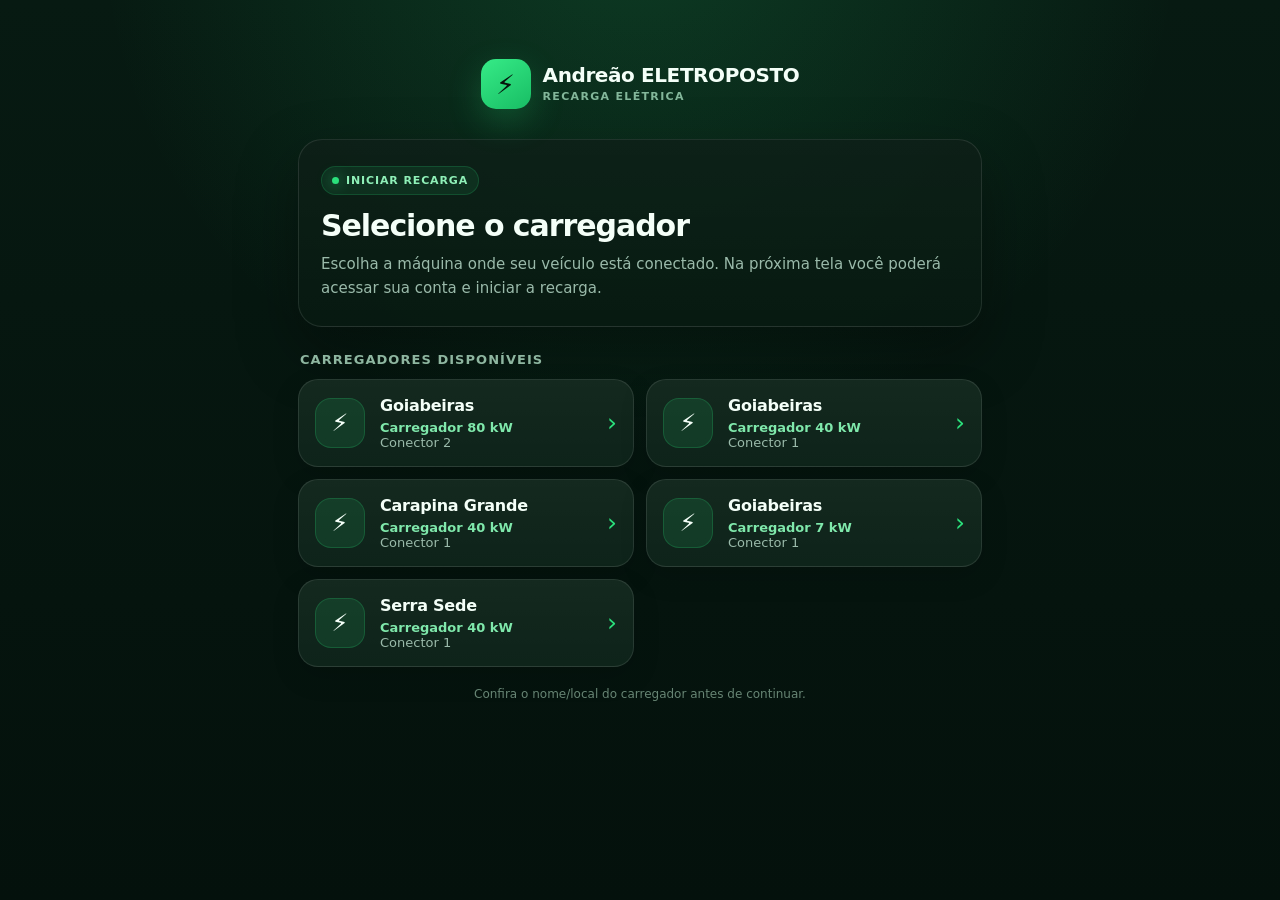
==== index.html @ 2e300a32 "Adiciona carregador 7kW Goiabeiras à frontpage" ====
<!doctype html>
<html lang="pt-BR">
<head>
  <meta charset="utf-8">
  <meta name="viewport" content="width=device-width, initial-scale=1, viewport-fit=cover">
  <meta name="theme-color" content="#06150f">
  <meta name="description" content="Andreão ELETROPOSTO - selecione o carregador para iniciar sua recarga.">
  <title>Andreão ELETROPOSTO</title>

  <style>
    :root{
      --bg:#04110c;
      --bg2:#071a12;
      --card:#0b2117;
      --card2:#0f2b1e;
      --line:rgba(255,255,255,.10);
      --text:#f4fff8;
      --muted:#9abaaa;
      --green:#2bdf7b;
      --green2:#18bd64;
      --greenSoft:rgba(43,223,123,.12);
      --shadow:0 24px 60px rgba(0,0,0,.34);
    }

    *{
      box-sizing:border-box;
    }

    html{
      background:var(--bg);
    }

    body{
      margin:0;
      min-height:100vh;
      color:var(--text);
      font-family:Inter,system-ui,-apple-system,BlinkMacSystemFont,"Segoe UI",Roboto,Arial,sans-serif;
      background:
        radial-gradient(circle at 50% -10%, rgba(43,223,123,.17), transparent 34rem),
        linear-gradient(180deg,var(--bg2),var(--bg));
    }

    button{
      font:inherit;
    }

    .page{
      width:min(720px,100%);
      margin:0 auto;
      padding:28px 18px calc(42px + env(safe-area-inset-bottom));
    }

    .brand{
      display:flex;
      align-items:center;
      justify-content:center;
      gap:12px;
      margin:4px 0 30px;
    }

    .brandIcon{
      width:50px;
      height:50px;
      border-radius:15px;
      display:grid;
      place-items:center;
      flex:0 0 auto;
      font-size:27px;
      color:#06130c;
      background:linear-gradient(145deg,#36eb87,#18bd64);
      box-shadow:0 12px 34px rgba(43,223,123,.24);
    }

    .brandText{
      line-height:1.05;
    }

    .brandTitle{
      margin:0;
      font-size:20px;
      font-weight:900;
      letter-spacing:-.02em;
    }

    .brandSub{
      margin:5px 0 0;
      font-size:11px;
      font-weight:800;
      letter-spacing:.12em;
      color:#83b79a;
      text-transform:uppercase;
    }

    .hero{
      padding:26px 22px;
      border:1px solid var(--line);
      border-radius:24px;
      background:
        linear-gradient(180deg,rgba(255,255,255,.035),rgba(255,255,255,.012)),
        rgba(4,22,14,.82);
      box-shadow:var(--shadow);
    }

    .heroBadge{
      display:inline-flex;
      align-items:center;
      gap:7px;
      padding:7px 10px;
      border-radius:999px;
      font-size:11px;
      font-weight:900;
      letter-spacing:.08em;
      text-transform:uppercase;
      color:#8ff0b8;
      background:rgba(43,223,123,.09);
      border:1px solid rgba(43,223,123,.18);
      margin-bottom:15px;
    }

    .dot{
      width:7px;
      height:7px;
      border-radius:50%;
      background:var(--green);
      box-shadow:0 0 14px rgba(43,223,123,.8);
    }

    h1{
      margin:0;
      font-size:30px;
      line-height:1.08;
      letter-spacing:-.035em;
    }

    .hero p{
      margin:11px 0 0;
      color:var(--muted);
      font-size:15px;
      line-height:1.55;
    }

    .sectionTitle{
      margin:25px 2px 12px;
      font-size:13px;
      font-weight:900;
      letter-spacing:.08em;
      text-transform:uppercase;
      color:#8eb6a0;
    }

    .list{
      display:grid;
      gap:12px;
    }

    .charger{
      width:100%;
      min-height:86px;
      display:flex;
      align-items:center;
      gap:15px;
      padding:16px;
      border:1px solid var(--line);
      border-radius:20px;
      color:var(--text);
      text-align:left;
      cursor:pointer;
      background:
        linear-gradient(180deg,rgba(255,255,255,.035),rgba(255,255,255,.01)),
        var(--card);
      box-shadow:0 10px 28px rgba(0,0,0,.13);
      transition:transform .14s ease,border-color .14s ease,background .14s ease;
      -webkit-tap-highlight-color:transparent;
    }

    .charger:hover{
      border-color:rgba(43,223,123,.32);
      background:
        linear-gradient(180deg,rgba(43,223,123,.055),rgba(255,255,255,.01)),
        var(--card);
    }

    .charger:active{
      transform:scale(.985);
    }

    .chargerIcon{
      width:50px;
      height:50px;
      border-radius:16px;
      display:grid;
      place-items:center;
      flex:0 0 auto;
      background:var(--greenSoft);
      border:1px solid rgba(43,223,123,.20);
      font-size:24px;
    }

    .chargerInfo{
      min-width:0;
      flex:1;
    }

    .chargerInfo strong{
      display:block;
      margin:0 0 5px;
      font-size:16px;
      font-weight:900;
      letter-spacing:-.015em;
    }

    .chargerInfo span{
      display:block;
      color:var(--muted);
      font-size:13px;
    }

    .power{
      color:#7fe8ab !important;
      font-weight:800;
    }

    .arrow{
      font-size:25px;
      line-height:1;
      color:var(--green);
      padding-left:4px;
    }

    .help{
      margin:18px 4px 0;
      text-align:center;
      color:#678574;
      font-size:12px;
      line-height:1.55;
    }

    .overlay{
      position:fixed;
      inset:0;
      z-index:50;
      display:none;
      align-items:flex-end;
      justify-content:center;
      padding:16px;
      background:rgba(0,0,0,.72);
      backdrop-filter:blur(7px);
      -webkit-backdrop-filter:blur(7px);
    }

    .overlay.open{
      display:flex;
    }

    .sheet{
      width:min(560px,100%);
      padding:22px;
      border:1px solid var(--line);
      border-radius:25px;
      background:#0a1d14;
      box-shadow:0 28px 80px rgba(0,0,0,.52);
      margin-bottom:max(0px,env(safe-area-inset-bottom));
    }

    .sheet h2{
      margin:0;
      font-size:22px;
      letter-spacing:-.025em;
    }

    .sheetText{
      margin:8px 0 17px;
      color:var(--muted);
      font-size:14px;
      line-height:1.5;
    }

    .selected{
      display:flex;
      align-items:center;
      gap:13px;
      padding:15px;
      margin-bottom:18px;
      border:1px solid rgba(43,223,123,.20);
      border-radius:17px;
      background:rgba(43,223,123,.07);
    }

    .selectedIcon{
      width:42px;
      height:42px;
      border-radius:13px;
      display:grid;
      place-items:center;
      background:rgba(43,223,123,.12);
      font-size:20px;
      flex:0 0 auto;
    }

    .selected strong{
      display:block;
      font-size:15px;
      margin-bottom:4px;
    }

    .selected span{
      display:block;
      color:var(--muted);
      font-size:12px;
    }

    .actions{
      display:grid;
      gap:10px;
    }

    .btn{
      min-height:51px;
      border-radius:15px;
      border:0;
      cursor:pointer;
      font-size:15px;
      font-weight:900;
    }

    .btnPrimary{
      color:#05110a;
      background:linear-gradient(145deg,var(--green),var(--green2));
      box-shadow:0 10px 25px rgba(43,223,123,.15);
    }

    .btnSecondary{
      color:var(--text);
      background:#15261d;
      border:1px solid var(--line);
    }

    @media (min-width:700px){
      .page{
        padding-top:55px;
      }

      .list{
        grid-template-columns:1fr 1fr;
      }

      .overlay{
        align-items:center;
      }
    }
  </style>
</head>

<body>
  <main class="page">

    <header class="brand">
      <div class="brandIcon">⚡</div>

      <div class="brandText">
        <p class="brandTitle">
          Andreão ELETROPOSTO
        </p>

        <p class="brandSub">
          Recarga elétrica
        </p>
      </div>
    </header>


    <section class="hero">

      <div class="heroBadge">
        <span class="dot"></span>
        Iniciar recarga
      </div>

      <h1>
        Selecione o carregador
      </h1>

      <p>
        Escolha a máquina onde seu veículo está conectado.
        Na próxima tela você poderá acessar sua conta e iniciar a recarga.
      </p>

    </section>


    <div class="sectionTitle">
      Carregadores disponíveis
    </div>


    <section
      class="list"
      id="chargerList"
    >

      <button
        class="charger"
        type="button"
        data-name="Carregador 80kW Goiabeiras"
        data-location="Goiabeiras"
        data-power="80 kW"
        data-cp="CP001"
        data-connector="2"
      >
        <div class="chargerIcon">⚡</div>

        <div class="chargerInfo">
          <strong>
            Goiabeiras
          </strong>

          <span class="power">
            Carregador 80 kW
          </span>

          <span>
            Conector 2
          </span>
        </div>

        <div class="arrow">›</div>
      </button>


      <button
        class="charger"
        type="button"
        data-name="Carregador 40kW Goiabeiras"
        data-location="Goiabeiras"
        data-power="40 kW"
        data-cp="ASDC251100234"
        data-connector="1"
      >
        <div class="chargerIcon">⚡</div>

        <div class="chargerInfo">
          <strong>
            Goiabeiras
          </strong>

          <span class="power">
            Carregador 40 kW
          </span>

          <span>
            Conector 1
          </span>
        </div>

        <div class="arrow">›</div>
      </button>


      <button
        class="charger"
        type="button"
        data-name="Carregador 40kW Carapina Grande"
        data-location="Carapina Grande"
        data-power="40 kW"
        data-cp="ASDC1015007"
        data-connector="1"
      >
        <div class="chargerIcon">⚡</div>

        <div class="chargerInfo">
          <strong>
            Carapina Grande
          </strong>

          <span class="power">
            Carregador 40 kW
          </span>

          <span>
            Conector 1
          </span>
        </div>

        <div class="arrow">›</div>
      </button>


      <button
        class="charger"
        type="button"
        data-name="Carregador 7kW Goiabeiras"
        data-location="Goiabeiras"
        data-power="7 kW"
        data-cp="SMARTER296"
        data-connector="1"
      >
        <div class="chargerIcon">⚡</div>

        <div class="chargerInfo">
          <strong>
            Goiabeiras
          </strong>

          <span class="power">
            Carregador 7 kW
          </span>

          <span>
            Conector 1
          </span>
        </div>

        <div class="arrow">›</div>
      </button>



      <button
        class="charger"
        type="button"
        data-name="Carregador 40kW Serra Sede"
        data-location="Serra Sede"
        data-power="40 kW"
        data-cp="ASDC251200372"
        data-connector="1"
      >
        <div class="chargerIcon">⚡</div>

        <div class="chargerInfo">
          <strong>
            Serra Sede
          </strong>

          <span class="power">
            Carregador 40 kW
          </span>

          <span>
            Conector 1
          </span>
        </div>

        <div class="arrow">›</div>
      </button>

    </section>


    <p class="help">
      Confira o nome/local do carregador antes de continuar.
    </p>

  </main>


  <div
    class="overlay"
    id="confirmOverlay"
    role="dialog"
    aria-modal="true"
    aria-labelledby="confirmTitle"
  >

    <section class="sheet">

      <h2 id="confirmTitle">
        Confirmar carregador
      </h2>

      <p class="sheetText">
        Você está conectado nesta máquina?
      </p>


      <div class="selected">

        <div class="selectedIcon">
          ⚡
        </div>

        <div>
          <strong id="selectedName">
          </strong>

          <span id="selectedInfo">
          </span>
        </div>

      </div>


      <div class="actions">

        <button
          class="btn btnPrimary"
          id="continueButton"
          type="button"
        >
          Sim, continuar
        </button>

        <button
          class="btn btnSecondary"
          id="chooseAgainButton"
          type="button"
        >
          Escolher outro
        </button>

      </div>

    </section>

  </div>


  <script>
    'use strict';


    let selectedCharger =
      null;


    const overlay =
      document
        .getElementById(
          'confirmOverlay'
        );


    const selectedName =
      document
        .getElementById(
          'selectedName'
        );


    const selectedInfo =
      document
        .getElementById(
          'selectedInfo'
        );


    const continueButton =
      document
        .getElementById(
          'continueButton'
        );


    const chooseAgainButton =
      document
        .getElementById(
          'chooseAgainButton'
        );


    function closeConfirmation() {

      overlay
        .classList
        .remove(
          'open'
        );


      selectedCharger =
        null;
    }


    document
      .querySelectorAll(
        '.charger'
      )
      .forEach(
        button => {

          button
            .addEventListener(
              'click',
              () => {

                selectedCharger = {

                  name:
                    button
                      .dataset
                      .name,

                  location:
                    button
                      .dataset
                      .location,

                  power:
                    button
                      .dataset
                      .power,

                  cp:
                    button
                      .dataset
                      .cp,

                  connector:
                    button
                      .dataset
                      .connector

                };


                selectedName
                  .textContent =
                    selectedCharger
                      .name;


                selectedInfo
                  .textContent =
                    selectedCharger
                      .location +
                    ' • ' +
                    selectedCharger
                      .power;


                overlay
                  .classList
                  .add(
                    'open'
                  );
              }
            );

        }
      );


    continueButton
      .addEventListener(
        'click',
        () => {

          if (
            !selectedCharger
          ) {
            return;
          }


          const nextUrl =
            'carregar.html' +
            '?cp=' +
            encodeURIComponent(
              selectedCharger.cp
            ) +
            '&connector=' +
            encodeURIComponent(
              selectedCharger.connector
            );


          window.location.href =
            nextUrl;
        }
      );


    chooseAgainButton
      .addEventListener(
        'click',
        closeConfirmation
      );


    overlay
      .addEventListener(
        'click',
        event => {

          if (
            event.target ===
            overlay
          ) {

            closeConfirmation();
          }
        }
      );


    document
      .addEventListener(
        'keydown',
        event => {

          if (
            event.key ===
            'Escape'
          ) {

            closeConfirmation();
          }
        }
      );
  </script>
</body>
</html>
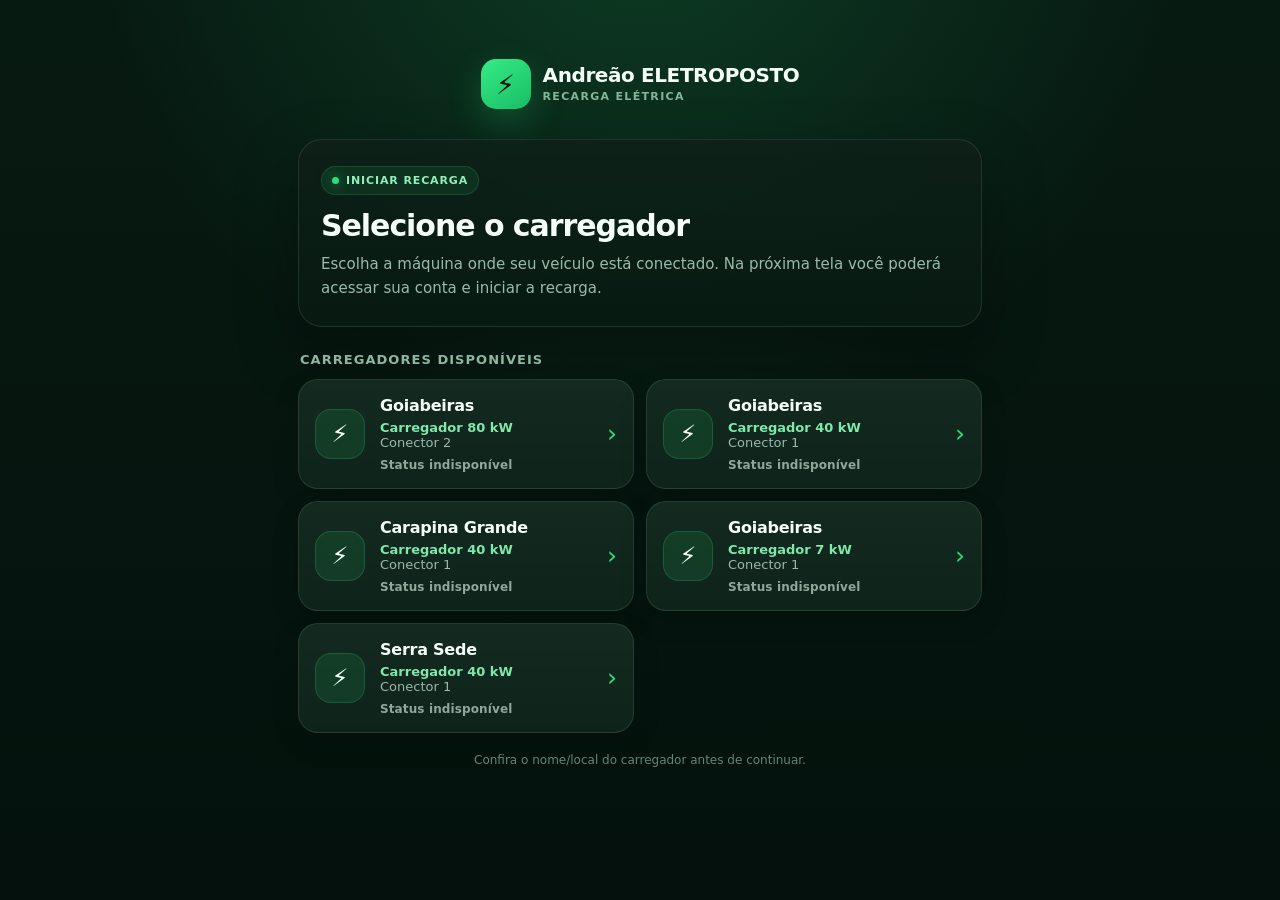
==== commit dcdaa33b: "Mostra disponibilidade e SOC na frontpage" ====
--- a/index.html
+++ b/index.html
@@ -335,6 +335,30 @@
       border:1px solid var(--line);
     }
 
+    .availability{
+      margin-top:8px;
+      font-size:12px !important;
+      font-weight:900;
+      letter-spacing:.01em;
+    }
+
+    .availability.loading,
+    .availability.unknown{
+      color:#91a79a !important;
+    }
+
+    .availability.free{
+      color:#75e9a6 !important;
+    }
+
+    .availability.busy{
+      color:#ffd479 !important;
+    }
+
+    .availability.offline{
+      color:#ff9797 !important;
+    }
+
     @media (min-width:700px){
       .page{
         padding-top:55px;
@@ -617,9 +641,17 @@
   <script>
     'use strict';
 
+    const API_BASE =
+      'https://gestao-eletroposto-production.up.railway.app';
+
+    const STATUS_REFRESH_MS =
+      15000;
 
     let selectedCharger =
       null;
+
+    const chargerStates =
+      new Map();
 
 
     const overlay =
@@ -655,6 +687,491 @@
         .getElementById(
           'chooseAgainButton'
         );
+
+
+    function chargerKey(
+      cp,
+      connector
+    ) {
+
+      return (
+        String(cp) +
+        ':' +
+        String(connector)
+      );
+    }
+
+
+    function formatRemaining(
+      minutes
+    ) {
+
+      const value =
+        Number(minutes);
+
+
+      if (
+        !Number.isFinite(value) ||
+        value <= 0
+      ) {
+
+        return '';
+      }
+
+
+      if (value < 60) {
+
+        return (
+          '~' +
+          Math.ceil(value) +
+          ' min'
+        );
+      }
+
+
+      const hours =
+        Math.floor(
+          value / 60
+        );
+
+
+      const mins =
+        Math.ceil(
+          value % 60
+        );
+
+
+      return (
+        '~' +
+        hours +
+        'h' +
+        (
+          mins > 0
+            ? ' ' +
+              String(mins)
+                .padStart(
+                  2,
+                  '0'
+                ) +
+              'min'
+            : ''
+        )
+      );
+    }
+
+
+    function statusSummary(
+      state
+    ) {
+
+      if (
+        !state ||
+        state.loading
+      ) {
+
+        return 'Consultando status...';
+      }
+
+
+      if (state.error) {
+
+        return 'Status indisponível';
+      }
+
+
+      if (!state.online) {
+
+        return '● Offline';
+      }
+
+
+      if (state.busy) {
+
+        const parts =
+          [
+            '● Ocupado'
+          ];
+
+
+        const soc =
+          Number(
+            state
+              .active_session
+              ?.soc_percent
+          );
+
+
+        if (
+          Number.isFinite(soc)
+        ) {
+
+          parts.push(
+            'Bateria ' +
+            Math.round(soc) +
+            '%'
+          );
+        }
+
+
+        const remaining =
+          formatRemaining(
+            state
+              .active_session
+              ?.estimated_remaining_minutes
+          );
+
+
+        if (remaining) {
+
+          parts.push(
+            remaining
+          );
+        }
+
+
+        return parts.join(
+          ' • '
+        );
+      }
+
+
+      return '● Livre agora';
+    }
+
+
+    function statusClass(
+      state
+    ) {
+
+      if (
+        !state ||
+        state.loading
+      ) {
+
+        return 'loading';
+      }
+
+
+      if (state.error) {
+
+        return 'unknown';
+      }
+
+
+      if (!state.online) {
+
+        return 'offline';
+      }
+
+
+      if (state.busy) {
+
+        return 'busy';
+      }
+
+
+      return 'free';
+    }
+
+
+    function ensureAvailabilityElement(
+      button
+    ) {
+
+      let element =
+        button.querySelector(
+          '.availability'
+        );
+
+
+      if (!element) {
+
+        element =
+          document.createElement(
+            'span'
+          );
+
+        element.className =
+          'availability loading';
+
+        element.textContent =
+          'Consultando status...';
+
+
+        button
+          .querySelector(
+            '.chargerInfo'
+          )
+          ?.appendChild(
+            element
+          );
+      }
+
+
+      return element;
+    }
+
+
+    function renderButtonState(
+      button,
+      state
+    ) {
+
+      const element =
+        ensureAvailabilityElement(
+          button
+        );
+
+
+      if (!element) {
+        return;
+      }
+
+
+      element.className =
+        'availability ' +
+        statusClass(
+          state
+        );
+
+
+      element.textContent =
+        statusSummary(
+          state
+        );
+    }
+
+
+    function renderSelectedState(
+      state
+    ) {
+
+      if (!selectedCharger) {
+        return;
+      }
+
+
+      selectedName
+        .textContent =
+          selectedCharger
+            .name;
+
+
+      selectedInfo
+        .textContent =
+          selectedCharger
+            .location +
+          ' • ' +
+          selectedCharger
+            .power +
+          ' • ' +
+          statusSummary(
+            state
+          );
+
+
+      /*
+       * Se sabemos que está ocupado/offline,
+       * não deixamos o cliente avançar para
+       * uma tentativa que o backend recusaria.
+       *
+       * Em falha apenas da consulta de status,
+       * mantemos o botão disponível para não
+       * bloquear o serviço por um erro visual.
+       */
+      if (
+        state &&
+        !state.error &&
+        !state.loading &&
+        !state.online
+      ) {
+
+        continueButton.disabled =
+          true;
+
+        continueButton.textContent =
+          'Carregador offline';
+
+        return;
+      }
+
+
+      if (
+        state &&
+        !state.error &&
+        !state.loading &&
+        state.busy
+      ) {
+
+        continueButton.disabled =
+          true;
+
+        continueButton.textContent =
+          'Carregador ocupado';
+
+        return;
+      }
+
+
+      continueButton.disabled =
+        false;
+
+      continueButton.textContent =
+        'Sim, continuar';
+    }
+
+
+    async function loadChargerState(
+      button
+    ) {
+
+      const cp =
+        button.dataset.cp;
+
+
+      const connector =
+        button.dataset.connector;
+
+
+      const key =
+        chargerKey(
+          cp,
+          connector
+        );
+
+
+      try {
+
+        const response =
+          await fetch(
+            API_BASE +
+            '/api/public/charging/connector' +
+            '?cp=' +
+            encodeURIComponent(
+              cp
+            ) +
+            '&connector=' +
+            encodeURIComponent(
+              connector
+            ),
+            {
+              cache:
+                'no-store'
+            }
+          );
+
+
+        const body =
+          await response
+            .json()
+            .catch(
+              () => ({})
+            );
+
+
+        const state =
+          (
+            response.ok &&
+            body.success
+          )
+            ? body
+            : {
+                error:
+                  true
+              };
+
+
+        chargerStates.set(
+          key,
+          state
+        );
+
+
+        renderButtonState(
+          button,
+          state
+        );
+
+
+        if (
+          selectedCharger &&
+          selectedCharger.key ===
+            key
+        ) {
+
+          renderSelectedState(
+            state
+          );
+        }
+
+
+        return state;
+
+      } catch (err) {
+
+        console.error(
+          'STATUS DO CARREGADOR:',
+          cp,
+          err
+        );
+
+
+        const state =
+          {
+            error:
+              true
+          };
+
+
+        chargerStates.set(
+          key,
+          state
+        );
+
+
+        renderButtonState(
+          button,
+          state
+        );
+
+
+        if (
+          selectedCharger &&
+          selectedCharger.key ===
+            key
+        ) {
+
+          renderSelectedState(
+            state
+          );
+        }
+
+
+        return state;
+      }
+    }
+
+
+    async function refreshAllChargerStates() {
+
+      const buttons =
+        [
+          ...document
+            .querySelectorAll(
+              '.charger'
+            )
+        ];
+
+
+      await Promise.all(
+        buttons.map(
+          button =>
+            loadChargerState(
+              button
+            )
+        )
+      );
+    }
 
 
     function closeConfirmation() {
@@ -678,12 +1195,26 @@
       .forEach(
         button => {
 
+          ensureAvailabilityElement(
+            button
+          );
+
+
           button
             .addEventListener(
               'click',
-              () => {
+              async () => {
+
+                const key =
+                  chargerKey(
+                    button.dataset.cp,
+                    button.dataset.connector
+                  );
+
 
                 selectedCharger = {
+
+                  key,
 
                   name:
                     button
@@ -713,19 +1244,14 @@
                 };
 
 
-                selectedName
-                  .textContent =
-                    selectedCharger
-                      .name;
-
-
-                selectedInfo
-                  .textContent =
-                    selectedCharger
-                      .location +
-                    ' • ' +
-                    selectedCharger
-                      .power;
+                renderSelectedState(
+                  chargerStates
+                    .get(key) ||
+                  {
+                    loading:
+                      true
+                  }
+                );
 
 
                 overlay
@@ -733,6 +1259,11 @@
                   .add(
                     'open'
                   );
+
+
+                await loadChargerState(
+                  button
+                );
               }
             );
 
@@ -746,8 +1277,10 @@
         () => {
 
           if (
-            !selectedCharger
+            !selectedCharger ||
+            continueButton.disabled
           ) {
+
             return;
           }
 
@@ -807,6 +1340,15 @@
           }
         }
       );
+
+
+    refreshAllChargerStates();
+
+
+    setInterval(
+      refreshAllChargerStates,
+      STATUS_REFRESH_MS
+    );
   </script>
 </body>
 </html>
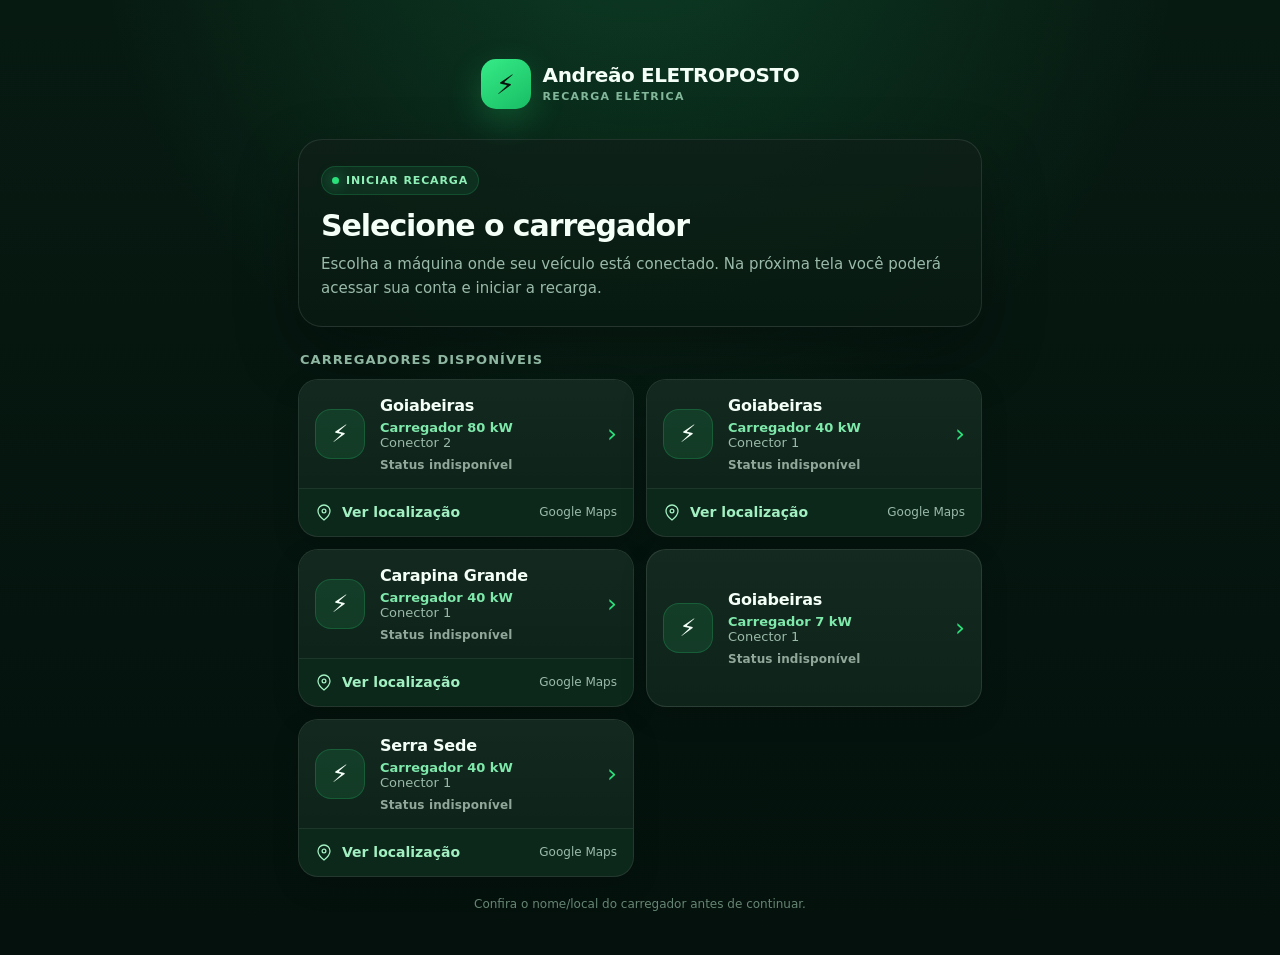
==== commit e616c829: "Adiciona localização dos carregadores na seleção e confirmação Inclui links separados para o Google " ====
--- a/index.html
+++ b/index.html
@@ -359,6 +359,50 @@
       color:#ff9797 !important;
     }
 
+
+    .chargerCard{
+      display:flex;flex-direction:column;min-width:0;
+      border:1px solid var(--line);border-radius:20px;
+      background:var(--card);box-shadow:0 10px 28px rgba(0,0,0,.13);
+      overflow:hidden;transition:border-color .16s ease;
+    }
+    .chargerCard:hover,.chargerCard:focus-within{border-color:rgba(43,223,123,.38)}
+    .chargerCard>.charger{flex:1;border:0;border-radius:0;box-shadow:none}
+    .chargerMapLink{
+      display:flex;align-items:center;gap:9px;min-height:48px;
+      padding:12px 16px;border-top:1px solid rgba(255,255,255,.07);
+      color:#a2efc2;background:rgba(43,223,123,.035);
+      text-decoration:none;font-size:14px;font-weight:650;
+    }
+    .chargerMapLink svg,.locationPin svg{width:18px;height:21px;flex:none}
+    .mapService{margin-left:auto;color:var(--muted);font-size:12px;font-weight:450}
+    .chargerMapLink:hover{background:rgba(43,223,123,.10);color:#d6ffe5}
+    .chargerMapLink:focus-visible,.locationMapLink:focus-visible,.charger:focus-visible{
+      outline:2px solid #83f5b4;outline-offset:-4px;
+    }
+    .locationPanel{
+      margin:0 0 20px;padding:16px;border:1px solid rgba(43,223,123,.16);
+      border-radius:17px;background:linear-gradient(125deg,rgba(43,223,123,.065),rgba(43,223,123,.015));
+    }
+    .locationPanel[hidden]{display:none}
+    .locationHeading{display:flex;align-items:flex-start;gap:12px}
+    .locationPin{
+      width:38px;height:38px;display:grid;place-items:center;flex:none;
+      border-radius:12px;color:#8dedb2;background:rgba(43,223,123,.10);
+    }
+    .locationHeading>div:last-child{min-width:0}
+    .locationLabel{display:block;font-size:14px;font-weight:750;color:#e4faed;margin:0 0 5px}
+    .locationAddress{margin:0;color:#a9c5b5;font-size:14px;line-height:1.55;overflow-wrap:anywhere}
+    .locationMapLink{
+      display:flex;align-items:center;justify-content:center;min-height:46px;
+      margin-top:14px;padding:10px 14px;border-radius:12px;
+      border:1px solid rgba(43,223,123,.27);color:#9cf0bf;
+      background:rgba(43,223,123,.06);font-size:14px;font-weight:750;text-decoration:none;
+    }
+    .locationMapLink:hover{background:rgba(43,223,123,.13);border-color:rgba(43,223,123,.48)}
+    .sheet{max-height:calc(100dvh - 32px);overflow-y:auto;overscroll-behavior:contain}
+    @media(prefers-reduced-motion:reduce){.charger,.chargerCard{transition:none}}
+
     @media (min-width:700px){
       .page{
         padding-top:55px;
@@ -422,13 +466,16 @@
       id="chargerList"
     >
 
-      <button
+      <article class="chargerCard">
+<button
         class="charger"
         type="button"
         data-name="Carregador 80kW Goiabeiras"
         data-location="Goiabeiras"
         data-power="80 kW"
         data-cp="CP001"
+        data-address="Goiabeiras"
+        data-map-url="https://maps.app.goo.gl/aTTQeje3uxveiaxg7"
         data-connector="2"
       >
         <div class="chargerIcon">⚡</div>
@@ -449,15 +496,20 @@
 
         <div class="arrow">›</div>
       </button>
-
-
-      <button
+        <a class="chargerMapLink" href="https://maps.app.goo.gl/aTTQeje3uxveiaxg7" target="_blank" rel="noopener noreferrer" aria-label="Ver localização: Carregador 80kW Goiabeiras"><svg viewBox="0 0 24 24" fill="none" stroke="currentColor" stroke-width="1.7" aria-hidden="true"><path d="M20 10c0 6-8 12-8 12S4 16 4 10a8 8 0 1 1 16 0Z"/><circle cx="12" cy="10" r="2.5"/></svg><span>Ver localização</span><span class="mapService">Google Maps</span></a>
+      </article>
+
+
+      <article class="chargerCard">
+<button
         class="charger"
         type="button"
         data-name="Carregador 40kW Goiabeiras"
         data-location="Goiabeiras"
         data-power="40 kW"
         data-cp="ASDC251100234"
+        data-address="Goiabeiras"
+        data-map-url="https://maps.app.goo.gl/aTTQeje3uxveiaxg7"
         data-connector="1"
       >
         <div class="chargerIcon">⚡</div>
@@ -478,15 +530,20 @@
 
         <div class="arrow">›</div>
       </button>
-
-
-      <button
+        <a class="chargerMapLink" href="https://maps.app.goo.gl/aTTQeje3uxveiaxg7" target="_blank" rel="noopener noreferrer" aria-label="Ver localização: Carregador 40kW Goiabeiras"><svg viewBox="0 0 24 24" fill="none" stroke="currentColor" stroke-width="1.7" aria-hidden="true"><path d="M20 10c0 6-8 12-8 12S4 16 4 10a8 8 0 1 1 16 0Z"/><circle cx="12" cy="10" r="2.5"/></svg><span>Ver localização</span><span class="mapService">Google Maps</span></a>
+      </article>
+
+
+      <article class="chargerCard">
+<button
         class="charger"
         type="button"
         data-name="Carregador 40kW Carapina Grande"
         data-location="Carapina Grande"
         data-power="40 kW"
         data-cp="ASDC1015007"
+        data-address="Carapina Grande"
+        data-map-url="https://maps.app.goo.gl/HBo4r5ihfiUeWHYk7"
         data-connector="1"
       >
         <div class="chargerIcon">⚡</div>
@@ -507,6 +564,8 @@
 
         <div class="arrow">›</div>
       </button>
+        <a class="chargerMapLink" href="https://maps.app.goo.gl/HBo4r5ihfiUeWHYk7" target="_blank" rel="noopener noreferrer" aria-label="Ver localização: Carregador 40kW Carapina Grande"><svg viewBox="0 0 24 24" fill="none" stroke="currentColor" stroke-width="1.7" aria-hidden="true"><path d="M20 10c0 6-8 12-8 12S4 16 4 10a8 8 0 1 1 16 0Z"/><circle cx="12" cy="10" r="2.5"/></svg><span>Ver localização</span><span class="mapService">Google Maps</span></a>
+      </article>
 
 
       <button
@@ -539,13 +598,16 @@
 
 
 
-      <button
+      <article class="chargerCard">
+<button
         class="charger"
         type="button"
         data-name="Carregador 40kW Serra Sede"
         data-location="Serra Sede"
         data-power="40 kW"
         data-cp="ASDC251200372"
+        data-address="R. Angelim da Mata, 204 — Res. Centro da Serra, Serra – ES, 29179-254"
+        data-map-url="https://www.google.com/maps/search/?api=1&amp;query=R.%20Angelim%20da%20Mata%2C%20204%20-%20Res.%20Centro%20da%20Serra%2C%20Serra%20-%20ES%2C%2029179-254"
         data-connector="1"
       >
         <div class="chargerIcon">⚡</div>
@@ -566,6 +628,8 @@
 
         <div class="arrow">›</div>
       </button>
+        <a class="chargerMapLink" href="https://www.google.com/maps/search/?api=1&amp;query=R.%20Angelim%20da%20Mata%2C%20204%20-%20Res.%20Centro%20da%20Serra%2C%20Serra%20-%20ES%2C%2029179-254" target="_blank" rel="noopener noreferrer" aria-label="Ver localização: Carregador 40kW Serra Sede"><svg viewBox="0 0 24 24" fill="none" stroke="currentColor" stroke-width="1.7" aria-hidden="true"><path d="M20 10c0 6-8 12-8 12S4 16 4 10a8 8 0 1 1 16 0Z"/><circle cx="12" cy="10" r="2.5"/></svg><span>Ver localização</span><span class="mapService">Google Maps</span></a>
+      </article>
 
     </section>
 
@@ -613,6 +677,17 @@
       </div>
 
 
+      <section class="locationPanel" id="selectedLocation" aria-labelledby="selectedLocationTitle" hidden>
+        <div class="locationHeading">
+          <div class="locationPin"><svg viewBox="0 0 24 24" fill="none" stroke="currentColor" stroke-width="1.7" aria-hidden="true"><path d="M20 10c0 6-8 12-8 12S4 16 4 10a8 8 0 1 1 16 0Z"/><circle cx="12" cy="10" r="2.5"/></svg></div>
+          <div>
+            <span class="locationLabel" id="selectedLocationTitle">Onde fica</span>
+            <p class="locationAddress" id="selectedAddress"></p>
+          </div>
+        </div>
+        <a class="locationMapLink" id="selectedMapLink" target="_blank" rel="noopener noreferrer">Ver localização no Google Maps</a>
+      </section>
+
       <div class="actions">
 
         <button
@@ -688,6 +763,25 @@
           'chooseAgainButton'
         );
 
+
+    const selectedLocation = document.getElementById('selectedLocation');
+    const selectedAddress = document.getElementById('selectedAddress');
+    const selectedMapLink = document.getElementById('selectedMapLink');
+
+    function renderSelectedLocation() {
+      const address = selectedCharger?.address;
+      const mapUrl = selectedCharger?.mapUrl;
+      const visible = Boolean(address && mapUrl);
+      selectedLocation.hidden = !visible;
+      selectedAddress.textContent = visible ? address : '';
+      if (visible) {
+        selectedMapLink.href = mapUrl;
+        selectedMapLink.setAttribute('aria-label', 'Ver localização: ' + selectedCharger.name);
+      } else {
+        selectedMapLink.removeAttribute('href');
+        selectedMapLink.removeAttribute('aria-label');
+      }
+    }
 
     function chargerKey(
       cp,
@@ -785,6 +879,15 @@
       }
 
 
+      if (
+        String(state.status || '')
+          .toLowerCase() === 'preparing' &&
+        !state.active_session
+      ) {
+        return '● Preparando • aguardando liberação';
+      }
+
+
       if (state.busy) {
 
         const parts =
@@ -793,12 +896,21 @@
           ];
 
 
+        const rawSoc =
+          state
+            .active_session
+            ?.soc_percent;
+
+
         const soc =
-          Number(
-            state
-              .active_session
-              ?.soc_percent
-          );
+          rawSoc ===
+            null ||
+          rawSoc ===
+            undefined
+              ? NaN
+              : Number(
+                  rawSoc
+                );
 
 
         if (
@@ -861,6 +973,15 @@
       if (!state.online) {
 
         return 'offline';
+      }
+
+
+      if (
+        String(state.status || '')
+          .toLowerCase() === 'preparing' &&
+        !state.active_session
+      ) {
+        return 'free';
       }
 
 
@@ -950,6 +1071,8 @@
         return;
       }
 
+
+      renderSelectedLocation();
 
       selectedName
         .textContent =
@@ -971,53 +1094,48 @@
 
 
       /*
-       * Se sabemos que está ocupado/offline,
-       * não deixamos o cliente avançar para
-       * uma tentativa que o backend recusaria.
+       * O status é informativo.
        *
-       * Em falha apenas da consulta de status,
-       * mantemos o botão disponível para não
-       * bloquear o serviço por um erro visual.
+       * Mesmo ocupado, o cliente que já está
+       * carregando pode precisar entrar novamente
+       * para retomar a própria sessão.
+       *
+       * A validação final continua no backend.
        */
+      continueButton.disabled =
+        false;
+
+
       if (
+        state &&
+        !state.error &&
+        !state.loading &&
+        state.busy &&
+        !(
+          String(state.status || '')
+            .toLowerCase() === 'preparing' &&
+          !state.active_session
+        )
+      ) {
+
+        continueButton.textContent =
+          'Continuar • carregador ocupado';
+
+      } else if (
         state &&
         !state.error &&
         !state.loading &&
         !state.online
       ) {
 
-        continueButton.disabled =
-          true;
-
         continueButton.textContent =
-          'Carregador offline';
-
-        return;
-      }
-
-
-      if (
-        state &&
-        !state.error &&
-        !state.loading &&
-        state.busy
-      ) {
-
-        continueButton.disabled =
-          true;
+          'Continuar • carregador offline';
+
+      } else {
 
         continueButton.textContent =
-          'Carregador ocupado';
-
-        return;
-      }
-
-
-      continueButton.disabled =
-        false;
-
-      continueButton.textContent =
-        'Sim, continuar';
+          'Sim, continuar';
+      }
     }
 
 
@@ -1215,6 +1333,8 @@
                 selectedCharger = {
 
                   key,
+                  address: button.dataset.address || null,
+                  mapUrl: button.dataset.mapUrl || null,
 
                   name:
                     button
@@ -1352,3 +1472,4 @@
   </script>
 </body>
 </html>
+
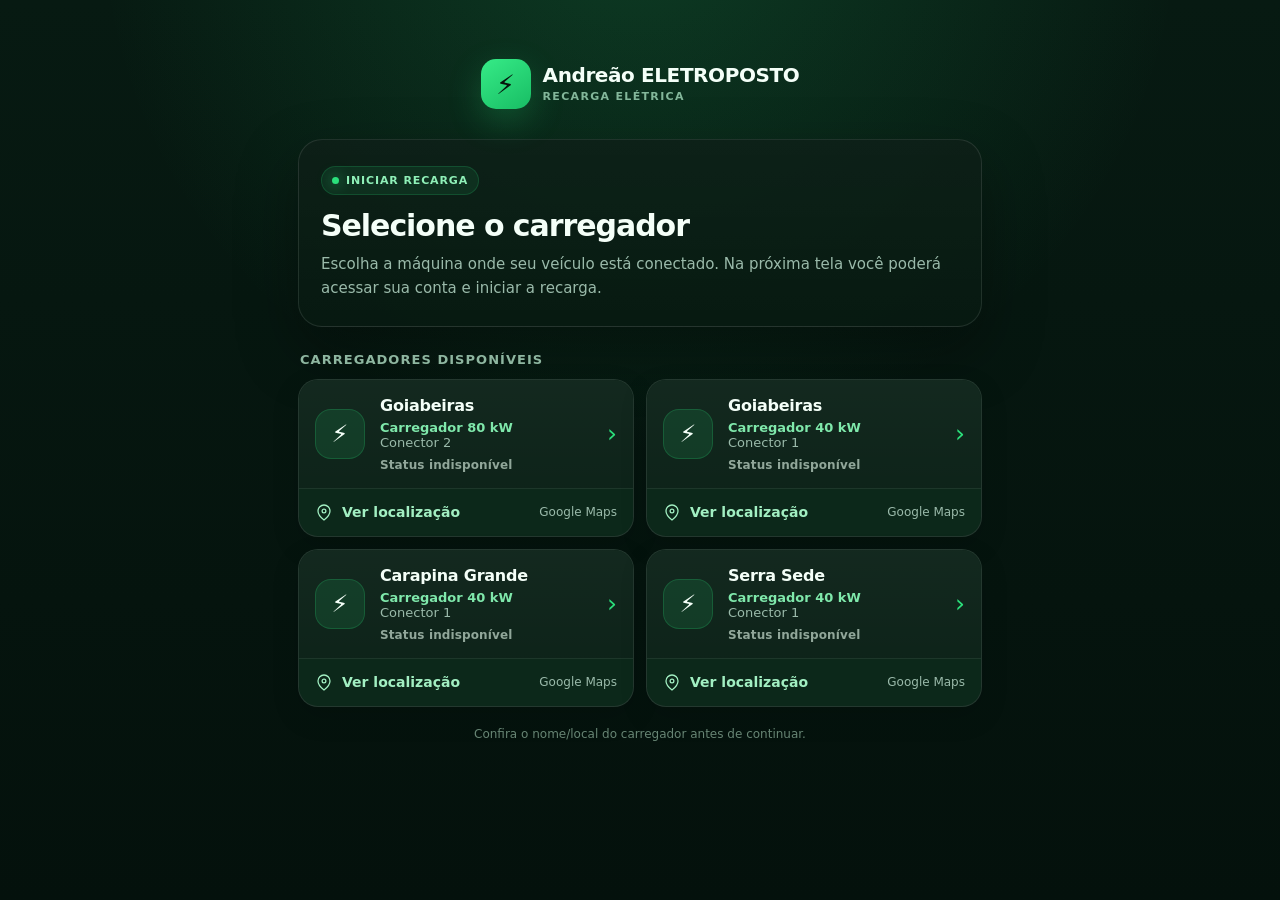
==== commit e7a1c049: "Oculta temporariamente o carregador de 7 kW de Goiabeiras Mantém o cartão em template inerte para re" ====
--- a/index.html
+++ b/index.html
@@ -568,7 +568,10 @@
       </article>
 
 
-      <button
+      <!-- Oculto temporariamente até o reparo do dispositivo de 7 kW.
+           Para reativar, remover somente o invólucro template. -->
+      <template id="temporarilyHidden7kw">
+<button
         class="charger"
         type="button"
         data-name="Carregador 7kW Goiabeiras"
@@ -595,6 +598,7 @@
 
         <div class="arrow">›</div>
       </button>
+      </template>
 
 
 
